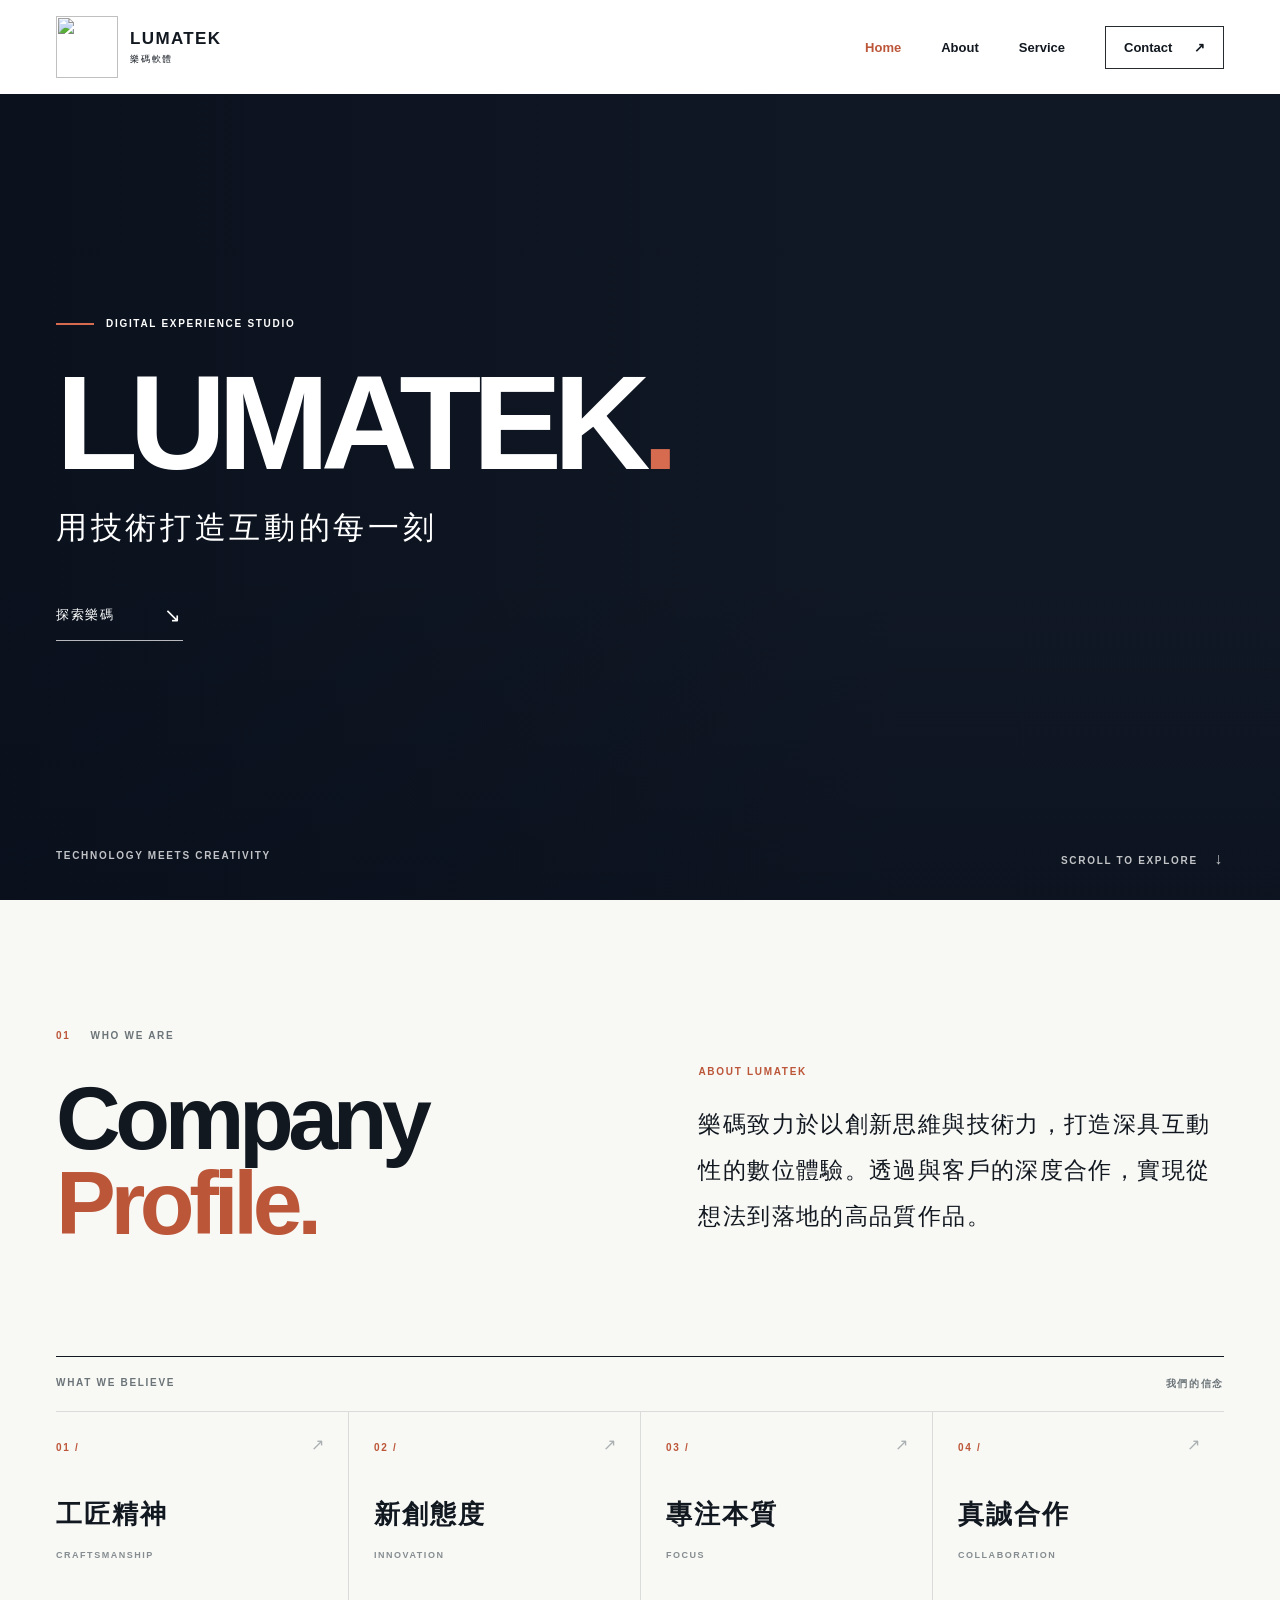
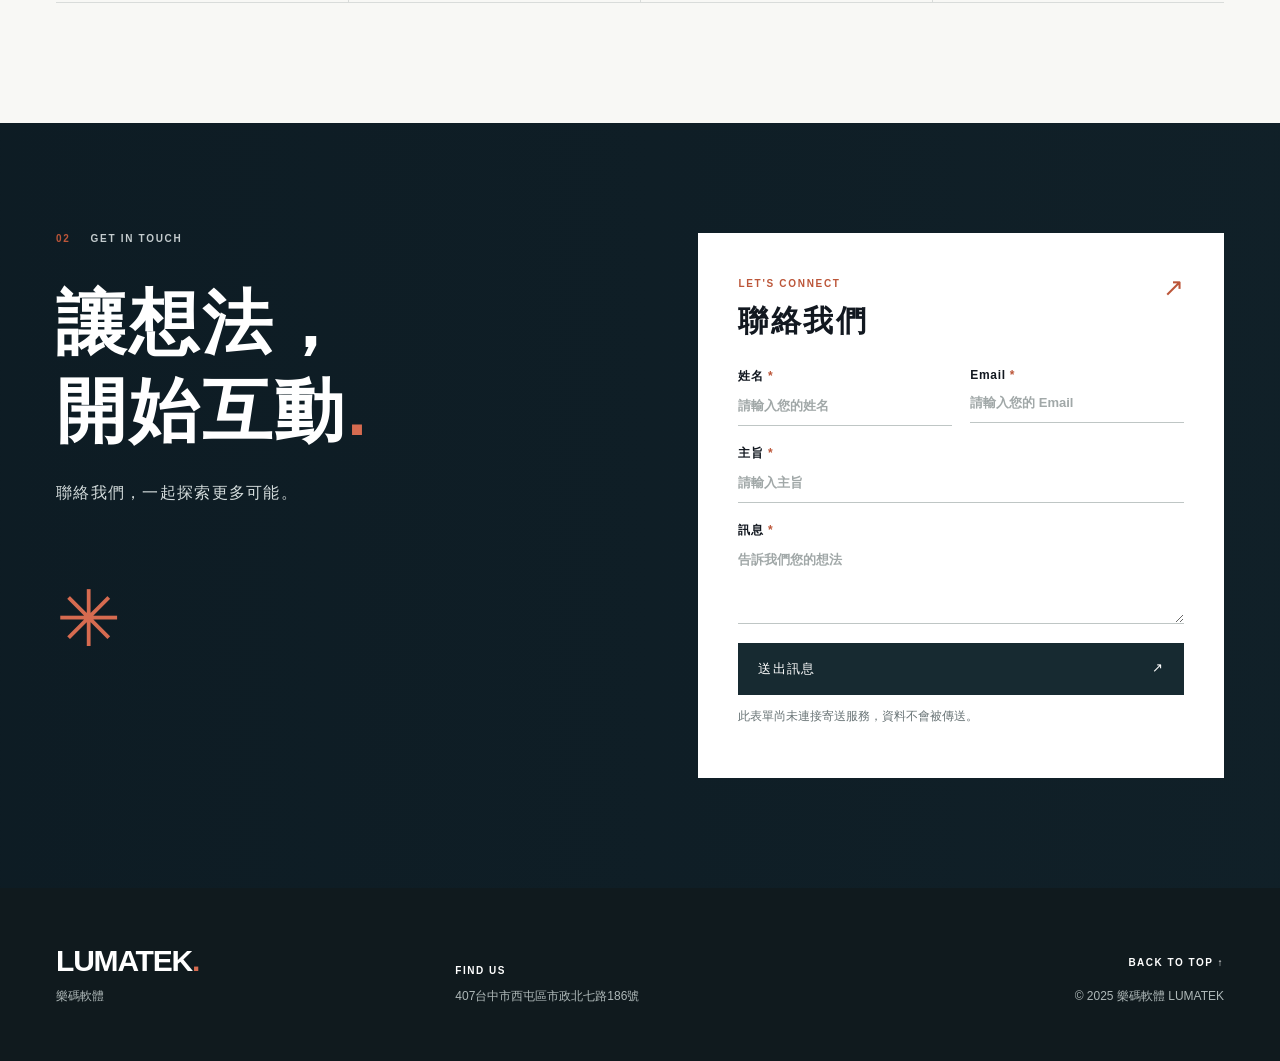
==== index.html @ 4b75a26e "init" ====
﻿<!doctype html>
<html lang="zh-Hant">
<head>
  <meta charset="utf-8">
  <meta name="viewport" content="width=device-width, initial-scale=1">
  <meta name="description" content="樂碼軟體以創新思維與技術力，打造深具互動性的數位體驗。">
  <title>樂碼軟體 LUMATEK</title>
  <link rel="stylesheet" href="styles.css">
  <script src="script.js" defer></script>
</head>
<body>
  <a class="skip-link" href="#main">跳至主要內容</a>
  <header class="site-header">
    <div class="header-inner">
      <a class="brand" href="#top" aria-label="LUMATEK 首頁">
        <img src="https://static.wixstatic.com/media/d908c8_92dad636d70149c580cc13085adee78d~mv2.jpg" alt="">
        <span>LUMATEK<small>樂碼軟體</small></span>
      </a>
      <nav aria-label="主要導覽">
        <a class="active" href="#top">Home</a>
        <a href="#profile">About</a>
        <a href="https://www.lumatek.top/services-4">Service</a>
        <a class="nav-contact" href="#contact">Contact <span aria-hidden="true">↗</span></a>
      </nav>
    </div>
  </header>

  <main id="main">
    <section class="hero" id="top" aria-labelledby="hero-title">
      <div class="hero-shade"></div>
      <div class="hero-content wrap">
        <div class="hero-kicker"><span></span> DIGITAL EXPERIENCE STUDIO</div>
        <h1 id="hero-title">LUMATEK<span class="hero-period">.</span></h1>
        <p>用技術打造互動的每一刻</p>
        <a class="hero-link" href="#profile">探索樂碼 <span aria-hidden="true">↘</span></a>
      </div>
      <div class="hero-bottom wrap"><span>TECHNOLOGY MEETS CREATIVITY</span><span>SCROLL TO EXPLORE <b aria-hidden="true">↓</b></span></div>
    </section>

    <section class="profile section-pad" id="profile" aria-labelledby="profile-title">
      <div class="wrap">
        <div class="section-heading">
          <div><p class="eyebrow"><span>01</span> WHO WE ARE</p><h2 id="profile-title">Company<br><em>Profile.</em></h2></div>
          <div class="profile-copy"><span class="tiny-label">ABOUT LUMATEK</span><p>樂碼致力於以創新思維與技術力，打造深具互動性的數位體驗。透過與客戶的深度合作，實現從想法到落地的高品質作品。</p></div>
        </div>
        <div class="principles-heading"><span>WHAT WE BELIEVE</span><span>我們的信念</span></div>
        <div class="principles">
          <div class="principle"><span class="number">01 /</span><h3>工匠精神</h3><span class="principle-en">CRAFTSMANSHIP</span><span class="principle-arrow" aria-hidden="true">↗</span></div>
          <div class="principle"><span class="number">02 /</span><h3>新創態度</h3><span class="principle-en">INNOVATION</span><span class="principle-arrow" aria-hidden="true">↗</span></div>
          <div class="principle"><span class="number">03 /</span><h3>專注本質</h3><span class="principle-en">FOCUS</span><span class="principle-arrow" aria-hidden="true">↗</span></div>
          <div class="principle"><span class="number">04 /</span><h3>真誠合作</h3><span class="principle-en">COLLABORATION</span><span class="principle-arrow" aria-hidden="true">↗</span></div>
        </div>
      </div>
    </section>

    <section class="contact" id="contact" aria-labelledby="contact-title">
      <div class="contact-overlay"></div>
      <div class="wrap contact-inner">
        <div class="contact-intro"><p class="eyebrow light"><span>02</span> GET IN TOUCH</p><h2 id="contact-title">讓想法，<br>開始互動<span>.</span></h2><p>聯絡我們，一起探索更多可能。</p><div class="contact-decoration" aria-hidden="true">✳</div></div>
        <div class="form-panel">
          <div class="form-heading"><div><span class="tiny-label">LET'S CONNECT</span><h3>聯絡我們</h3></div><span aria-hidden="true">↗</span></div>
          <form id="contact-form">
            <div class="form-row">
              <label>姓名 <span>*</span><input name="name" autocomplete="name" required placeholder="請輸入您的姓名"></label>
              <label>Email <span>*</span><input name="email" type="email" autocomplete="email" required placeholder="請輸入您的 Email"></label>
            </div>
            <label>主旨 <span>*</span><input name="subject" required placeholder="請輸入主旨"></label>
            <label>訊息 <span>*</span><textarea name="message" required rows="3" placeholder="告訴我們您的想法"></textarea></label>
            <button type="submit">送出訊息 <span aria-hidden="true">↗</span></button>
            <p class="form-note">此表單尚未連接寄送服務，資料不會被傳送。</p>
            <p class="form-status" role="status" aria-live="polite"></p>
          </form>
        </div>
      </div>
    </section>
  </main>
  <footer class="site-footer"><div class="wrap footer-inner"><div><a class="footer-brand" href="#top">LUMATEK<span>.</span></a><p>樂碼軟體</p></div><div class="footer-address"><span>FIND US</span><p>407台中市西屯區市政北七路186號</p></div><div class="footer-end"><a href="#top">BACK TO TOP ↑</a><p>© 2025 樂碼軟體 LUMATEK</p></div></div></footer>
</body>
</html>
---- styles.css ----
﻿:root{--ink:#121820;--muted:#6e7478;--accent:#bc5639;--paper:#f8f8f5;--line:#d9dcda}*{box-sizing:border-box}html{scroll-behavior:smooth}body{margin:0;color:var(--ink);font-family:Arial,"Noto Sans TC","Microsoft JhengHei",sans-serif;background:var(--paper)}a{color:inherit;text-decoration:none}button,input,textarea{font:inherit}.wrap{width:min(1320px,calc(100% - 112px));margin:auto}.skip-link{position:absolute;top:-60px;left:16px;z-index:20;background:#fff;padding:12px}.skip-link:focus{top:12px}.site-header{background:#fff}.header-inner{height:94px;width:min(1440px,calc(100% - 112px));margin:auto;display:flex;align-items:center;justify-content:space-between}.brand{display:flex;align-items:center;gap:12px;font-weight:800;font-size:17px;letter-spacing:.08em}.brand img{width:62px;height:62px;object-fit:cover}.brand small{display:block;font-size:9px;font-weight:500;letter-spacing:.2em;margin-top:4px}nav{display:flex;align-items:center;gap:40px;font-size:13px;font-weight:700}nav a{transition:color .2s}nav a:hover,nav a.active{color:var(--accent)}.nav-contact{border:1px solid #252b2e;padding:13px 18px}.nav-contact span{margin-left:18px}.hero{position:relative;min-height:650px;height:calc(100vh - 94px);max-height:900px;color:#fff;background:#141b28 url('https://static.wixstatic.com/media/d908c8_405ef2eedf924d50b16e075035a3630d~mv2.jpg') center 53%/cover no-repeat;display:flex;align-items:center}.hero-shade,.contact-overlay{position:absolute;inset:0;background:linear-gradient(90deg,rgba(8,15,27,.76),rgba(8,15,27,.23) 70%),linear-gradient(0deg,rgba(8,15,27,.42),transparent 40%)}.hero-content{position:relative;padding-bottom:35px}.hero-kicker,.eyebrow,.tiny-label,.hero-bottom,.principles-heading,.number,.principle-en{font-size:10px;font-weight:700;letter-spacing:.17em}.hero-kicker{display:flex;align-items:center;gap:12px}.hero-kicker span{width:38px;height:2px;background:#d66b50}.hero h1{font-size:clamp(74px,10.5vw,150px);letter-spacing:-.065em;line-height:.95;margin:30px 0 20px;font-weight:800}.hero-period,.contact-intro h2 span,.footer-brand span{color:#d66b50}.hero-content>p{font-size:clamp(22px,2.4vw,34px);font-weight:500;letter-spacing:.12em;margin:0}.hero-link{display:inline-flex;align-items:center;gap:50px;margin-top:54px;padding-bottom:13px;border-bottom:1px solid rgba(255,255,255,.7);font-size:13px;letter-spacing:.12em}.hero-link span{font-size:20px}.hero-bottom{position:absolute;bottom:32px;left:0;right:0;display:flex;justify-content:space-between;color:rgba(255,255,255,.75)}.hero-bottom b{font-size:16px;margin-left:12px}.section-pad{padding:130px 0 120px}.section-heading{display:grid;grid-template-columns:1fr 1fr;gap:10%;align-items:end}.eyebrow{display:flex;gap:20px;align-items:center;color:#6b7478;margin:0 0 35px}.eyebrow span{color:var(--accent)}.section-heading h2{font-size:clamp(58px,7vw,100px);line-height:.95;letter-spacing:-.06em;margin:0;font-weight:700}.section-heading h2 em{font-style:normal;color:var(--accent)}.profile-copy{max-width:570px;padding-bottom:7px}.tiny-label{color:var(--accent)}.profile-copy p{font-size:clamp(18px,1.8vw,23px);line-height:2;letter-spacing:.06em;margin:22px 0 0;font-weight:500}.principles-heading{border-top:1px solid var(--ink);margin-top:110px;padding:20px 0;display:flex;justify-content:space-between;color:#6b7478}.principles{display:grid;grid-template-columns:repeat(4,1fr);border-top:1px solid var(--line);border-bottom:1px solid var(--line)}.principle{min-height:190px;padding:25px 22px 25px 0;position:relative}.principle+.principle{border-left:1px solid var(--line);padding-left:25px}.number{color:var(--accent)}.principle h3{font-size:clamp(22px,2vw,29px);letter-spacing:.08em;margin:42px 0 12px}.principle-en{font-size:9px;color:#858d90}.principle-arrow{position:absolute;top:23px;right:24px;color:#aab0b1}.contact{position:relative;background:#1c3038 url('https://static.wixstatic.com/media/d908c8_eb71ffd67c944cbcbed3fc04397d1263~mv2.jpg') center/cover no-repeat;color:#fff}.contact-overlay{background:linear-gradient(90deg,rgba(12,26,34,.91),rgba(12,26,34,.73))}.contact-inner{position:relative;display:grid;grid-template-columns:1fr 1fr;gap:10%;padding-top:110px;padding-bottom:110px}.eyebrow.light{color:#c4ccce}.contact-intro h2{font-size:clamp(48px,5.5vw,76px);line-height:1.25;letter-spacing:.04em;margin:0}.contact-intro>p:not(.eyebrow){font-size:16px;letter-spacing:.08em;color:#d4dcdc;margin-top:28px}.contact-decoration{font-size:78px;color:#d66b50;margin-top:70px;font-weight:200}.form-panel{background:#fff;color:var(--ink);padding:40px}.form-heading{display:flex;align-items:flex-start;justify-content:space-between}.form-heading>span{font-size:25px;color:var(--accent)}.form-heading h3{font-size:30px;letter-spacing:.08em;margin:10px 0 26px}.form-row{display:grid;grid-template-columns:1fr 1fr;gap:18px}label{display:block;font-size:12px;font-weight:700;letter-spacing:.06em;margin-bottom:19px}label span{color:var(--accent)}input,textarea{width:100%;display:block;border:0;border-bottom:1px solid #bfc6c5;border-radius:0;background:transparent;padding:12px 0;color:var(--ink);outline:none;font-size:14px}input:focus,textarea:focus{border-color:var(--accent)}input::placeholder,textarea::placeholder{color:#a1a8a8;font-size:13px}textarea{resize:vertical;min-height:85px}.form-panel button{width:100%;background:#172a31;border:0;color:#fff;padding:17px 20px;display:flex;justify-content:space-between;cursor:pointer;text-align:left;font-size:13px;letter-spacing:.1em;transition:background .2s}.form-panel button:hover{background:#bc5639}.form-note,.form-status{font-size:12px;line-height:1.6;color:#697476;margin:12px 0 0}.form-status:not(:empty){color:#a3432b;font-weight:700}.site-footer{background:#101a1e;color:#fff;padding:56px 0}.footer-inner{display:grid;grid-template-columns:1fr 1fr 1fr;gap:30px;align-items:end}.footer-brand{font-size:30px;font-weight:800;letter-spacing:-.04em}.site-footer p{font-size:12px;color:#aeb8b8;margin:10px 0 0}.footer-address span,.footer-end a{font-size:10px;letter-spacing:.15em;font-weight:700}.footer-end{text-align:right}.footer-end a{color:#fff}.footer-end p{margin-top:18px}@media(max-width:800px){.wrap,.header-inner{width:calc(100% - 48px)}.header-inner{height:78px}.brand img{width:52px;height:52px}.brand{font-size:14px}nav{gap:20px;font-size:12px}.nav-contact{padding:10px 12px}.nav-contact span{margin-left:5px}.hero{height:70vh;min-height:560px}.section-pad{padding:85px 0}.section-heading{grid-template-columns:1fr;gap:38px}.principles-heading{margin-top:70px}.principles{grid-template-columns:repeat(2,1fr)}.principle:nth-child(3){border-left:0;border-top:1px solid var(--line);padding-left:0}.principle:nth-child(4){border-top:1px solid var(--line)}.contact-inner{grid-template-columns:1fr;gap:40px;padding-top:80px;padding-bottom:80px}.contact-decoration{display:none}.footer-inner{grid-template-columns:1fr 1fr}.footer-end{grid-column:1/-1;text-align:left}}@media(max-width:480px){.wrap,.header-inner{width:calc(100% - 36px)}.header-inner{height:72px}.brand img{width:46px;height:46px}.brand span{display:none}nav{gap:15px;font-size:11px}.nav-contact{padding:9px}.hero{min-height:530px;height:calc(85vh - 72px);background-position:58% center}.hero h1{font-size:clamp(60px,16vw,80px)}.hero-content>p{font-size:20px;letter-spacing:.06em}.hero-bottom{font-size:8px}.hero-bottom span:first-child{display:none}.hero-bottom{justify-content:flex-end}.section-heading h2{font-size:60px}.profile-copy p{font-size:17px}.principle{min-height:150px}.principle h3{font-size:21px;margin-top:34px}.principle+.principle{padding-left:18px}.principle:nth-child(3){padding-left:0}.principle-arrow{right:12px}.contact-intro h2{font-size:43px}.form-panel{padding:25px}.form-row{grid-template-columns:1fr;gap:0}.footer-inner{grid-template-columns:1fr;gap:28px}.footer-end{grid-column:auto}}@media(prefers-reduced-motion:reduce){html{scroll-behavior:auto}*{transition:none!important}}
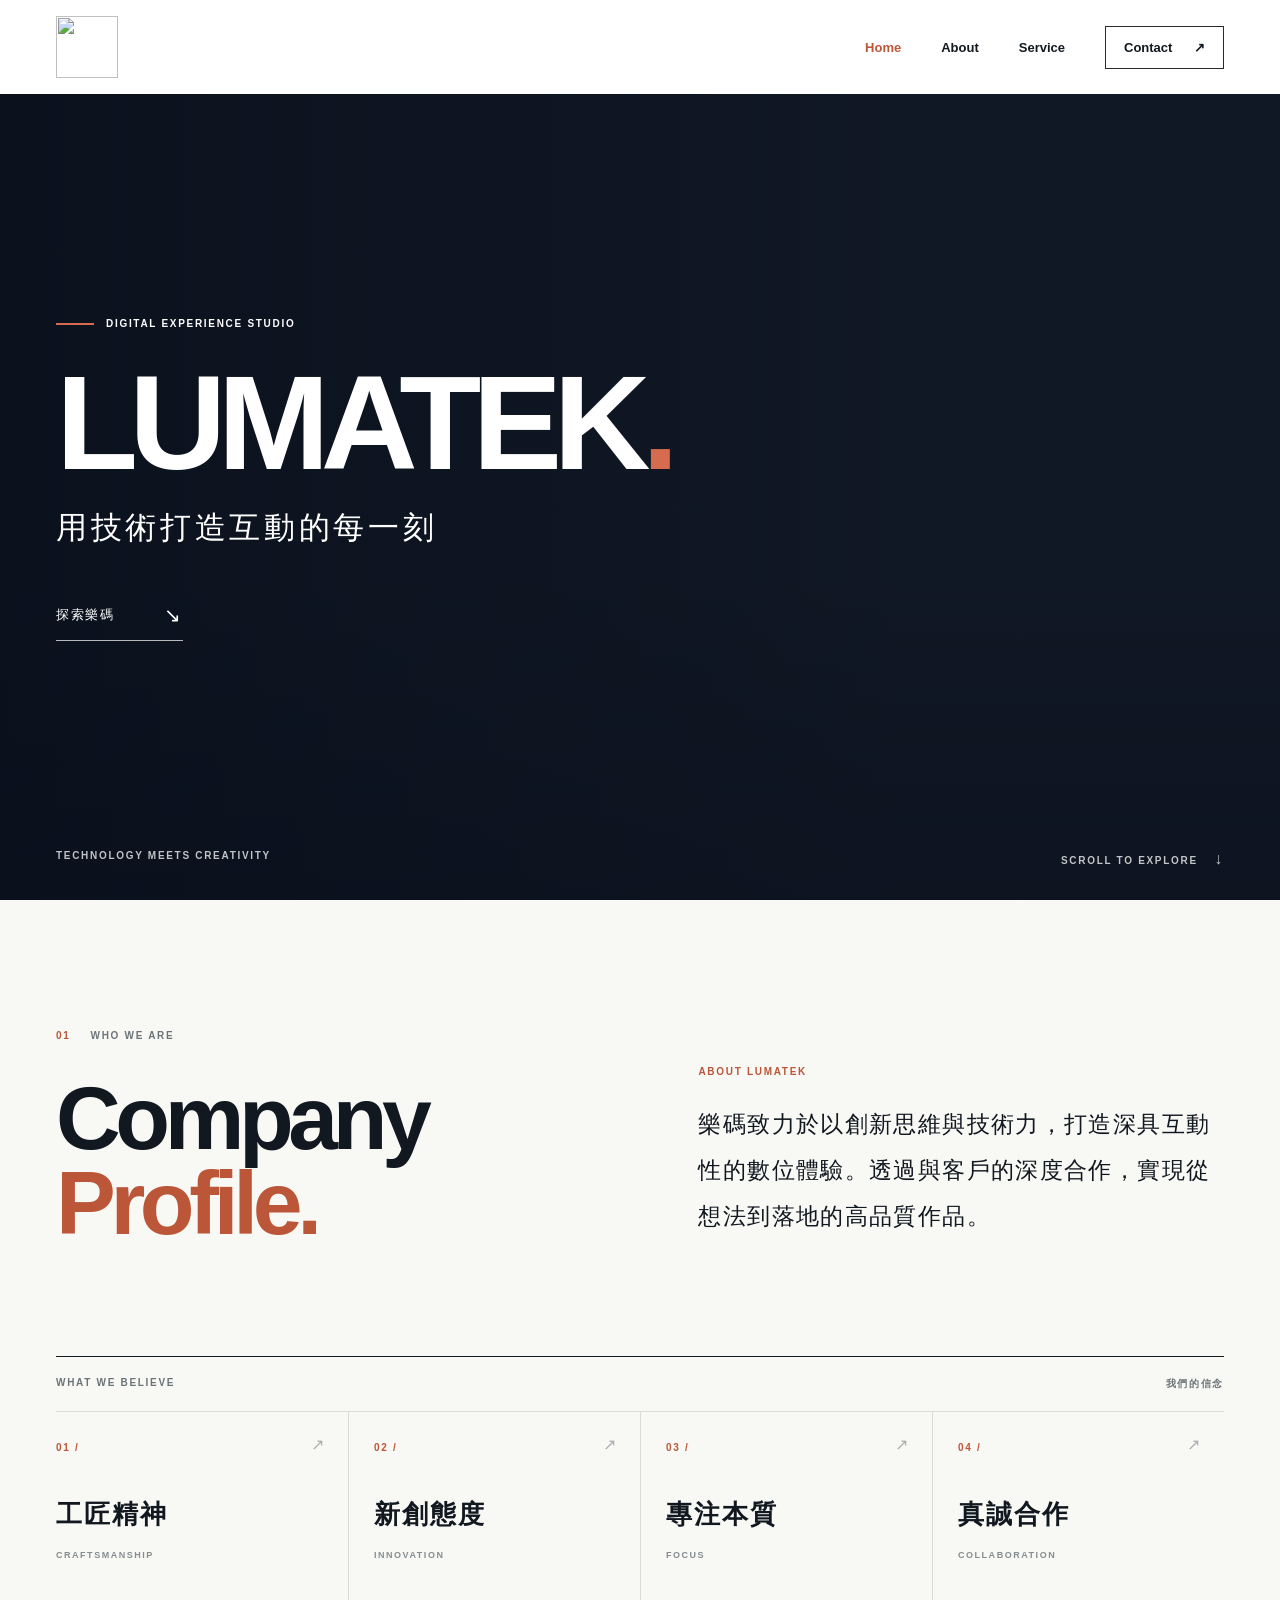
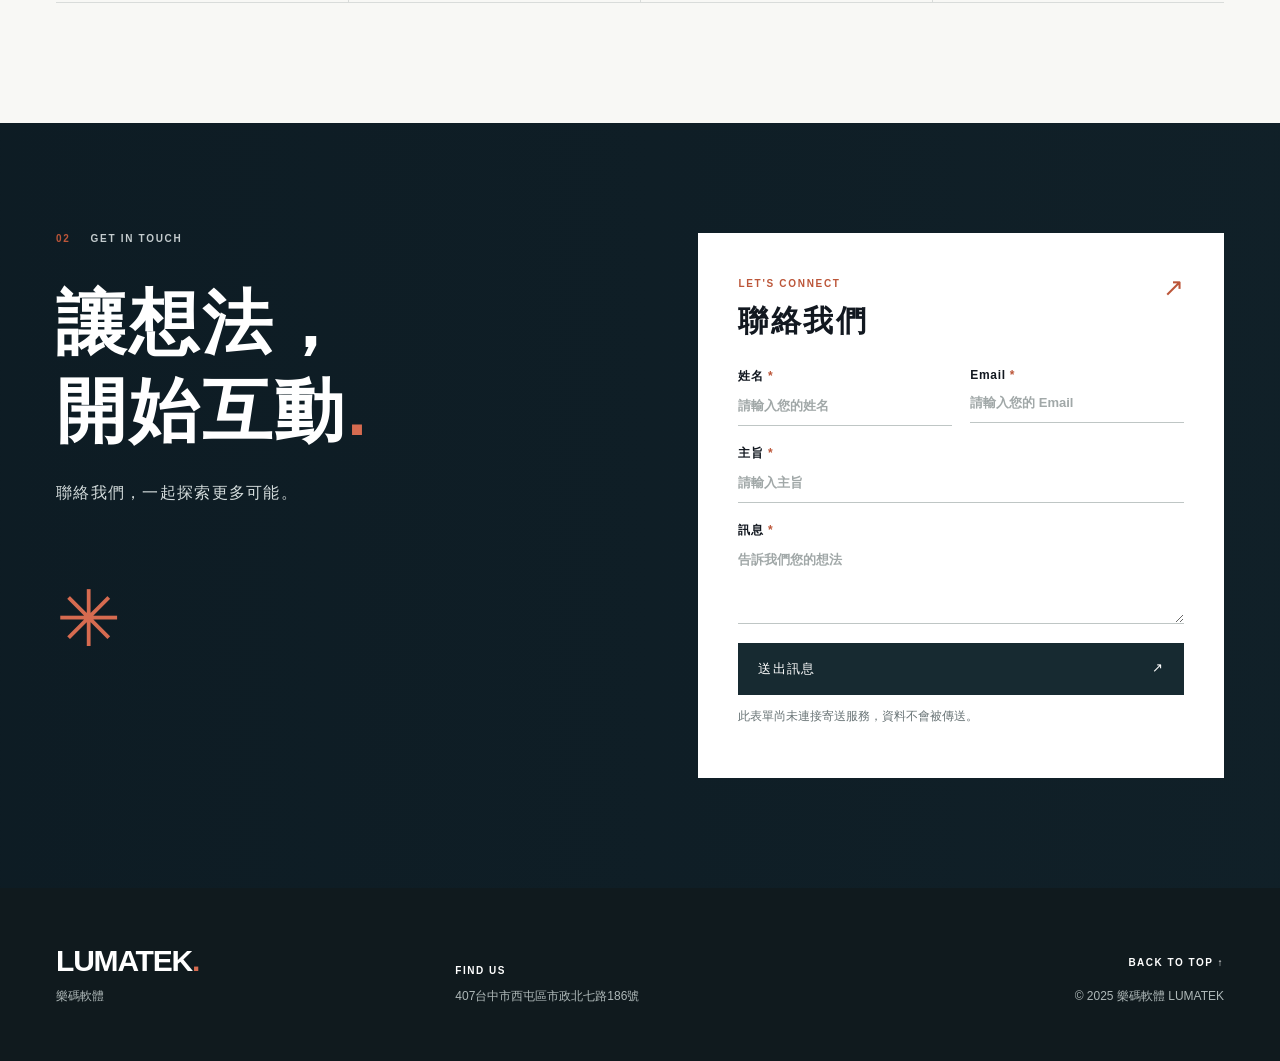
==== commit d3803728: "[mod] logo" ====
--- a/index.html
+++ b/index.html
@@ -14,12 +14,11 @@
     <div class="header-inner">
       <a class="brand" href="#top" aria-label="LUMATEK 首頁">
         <img src="https://static.wixstatic.com/media/d908c8_92dad636d70149c580cc13085adee78d~mv2.jpg" alt="">
-        <span>LUMATEK<small>樂碼軟體</small></span>
       </a>
       <nav aria-label="主要導覽">
         <a class="active" href="#top">Home</a>
         <a href="#profile">About</a>
-        <a href="https://www.lumatek.top/services-4">Service</a>
+        <a href="services.html">Service</a>
         <a class="nav-contact" href="#contact">Contact <span aria-hidden="true">↗</span></a>
       </nav>
     </div>
--- a/styles.css
+++ b/styles.css
@@ -1 +1,12 @@
 ﻿:root{--ink:#121820;--muted:#6e7478;--accent:#bc5639;--paper:#f8f8f5;--line:#d9dcda}*{box-sizing:border-box}html{scroll-behavior:smooth}body{margin:0;color:var(--ink);font-family:Arial,"Noto Sans TC","Microsoft JhengHei",sans-serif;background:var(--paper)}a{color:inherit;text-decoration:none}button,input,textarea{font:inherit}.wrap{width:min(1320px,calc(100% - 112px));margin:auto}.skip-link{position:absolute;top:-60px;left:16px;z-index:20;background:#fff;padding:12px}.skip-link:focus{top:12px}.site-header{background:#fff}.header-inner{height:94px;width:min(1440px,calc(100% - 112px));margin:auto;display:flex;align-items:center;justify-content:space-between}.brand{display:flex;align-items:center;gap:12px;font-weight:800;font-size:17px;letter-spacing:.08em}.brand img{width:62px;height:62px;object-fit:cover}.brand small{display:block;font-size:9px;font-weight:500;letter-spacing:.2em;margin-top:4px}nav{display:flex;align-items:center;gap:40px;font-size:13px;font-weight:700}nav a{transition:color .2s}nav a:hover,nav a.active{color:var(--accent)}.nav-contact{border:1px solid #252b2e;padding:13px 18px}.nav-contact span{margin-left:18px}.hero{position:relative;min-height:650px;height:calc(100vh - 94px);max-height:900px;color:#fff;background:#141b28 url('https://static.wixstatic.com/media/d908c8_405ef2eedf924d50b16e075035a3630d~mv2.jpg') center 53%/cover no-repeat;display:flex;align-items:center}.hero-shade,.contact-overlay{position:absolute;inset:0;background:linear-gradient(90deg,rgba(8,15,27,.76),rgba(8,15,27,.23) 70%),linear-gradient(0deg,rgba(8,15,27,.42),transparent 40%)}.hero-content{position:relative;padding-bottom:35px}.hero-kicker,.eyebrow,.tiny-label,.hero-bottom,.principles-heading,.number,.principle-en{font-size:10px;font-weight:700;letter-spacing:.17em}.hero-kicker{display:flex;align-items:center;gap:12px}.hero-kicker span{width:38px;height:2px;background:#d66b50}.hero h1{font-size:clamp(74px,10.5vw,150px);letter-spacing:-.065em;line-height:.95;margin:30px 0 20px;font-weight:800}.hero-period,.contact-intro h2 span,.footer-brand span{color:#d66b50}.hero-content>p{font-size:clamp(22px,2.4vw,34px);font-weight:500;letter-spacing:.12em;margin:0}.hero-link{display:inline-flex;align-items:center;gap:50px;margin-top:54px;padding-bottom:13px;border-bottom:1px solid rgba(255,255,255,.7);font-size:13px;letter-spacing:.12em}.hero-link span{font-size:20px}.hero-bottom{position:absolute;bottom:32px;left:0;right:0;display:flex;justify-content:space-between;color:rgba(255,255,255,.75)}.hero-bottom b{font-size:16px;margin-left:12px}.section-pad{padding:130px 0 120px}.section-heading{display:grid;grid-template-columns:1fr 1fr;gap:10%;align-items:end}.eyebrow{display:flex;gap:20px;align-items:center;color:#6b7478;margin:0 0 35px}.eyebrow span{color:var(--accent)}.section-heading h2{font-size:clamp(58px,7vw,100px);line-height:.95;letter-spacing:-.06em;margin:0;font-weight:700}.section-heading h2 em{font-style:normal;color:var(--accent)}.profile-copy{max-width:570px;padding-bottom:7px}.tiny-label{color:var(--accent)}.profile-copy p{font-size:clamp(18px,1.8vw,23px);line-height:2;letter-spacing:.06em;margin:22px 0 0;font-weight:500}.principles-heading{border-top:1px solid var(--ink);margin-top:110px;padding:20px 0;display:flex;justify-content:space-between;color:#6b7478}.principles{display:grid;grid-template-columns:repeat(4,1fr);border-top:1px solid var(--line);border-bottom:1px solid var(--line)}.principle{min-height:190px;padding:25px 22px 25px 0;position:relative}.principle+.principle{border-left:1px solid var(--line);padding-left:25px}.number{color:var(--accent)}.principle h3{font-size:clamp(22px,2vw,29px);letter-spacing:.08em;margin:42px 0 12px}.principle-en{font-size:9px;color:#858d90}.principle-arrow{position:absolute;top:23px;right:24px;color:#aab0b1}.contact{position:relative;background:#1c3038 url('https://static.wixstatic.com/media/d908c8_eb71ffd67c944cbcbed3fc04397d1263~mv2.jpg') center/cover no-repeat;color:#fff}.contact-overlay{background:linear-gradient(90deg,rgba(12,26,34,.91),rgba(12,26,34,.73))}.contact-inner{position:relative;display:grid;grid-template-columns:1fr 1fr;gap:10%;padding-top:110px;padding-bottom:110px}.eyebrow.light{color:#c4ccce}.contact-intro h2{font-size:clamp(48px,5.5vw,76px);line-height:1.25;letter-spacing:.04em;margin:0}.contact-intro>p:not(.eyebrow){font-size:16px;letter-spacing:.08em;color:#d4dcdc;margin-top:28px}.contact-decoration{font-size:78px;color:#d66b50;margin-top:70px;font-weight:200}.form-panel{background:#fff;color:var(--ink);padding:40px}.form-heading{display:flex;align-items:flex-start;justify-content:space-between}.form-heading>span{font-size:25px;color:var(--accent)}.form-heading h3{font-size:30px;letter-spacing:.08em;margin:10px 0 26px}.form-row{display:grid;grid-template-columns:1fr 1fr;gap:18px}label{display:block;font-size:12px;font-weight:700;letter-spacing:.06em;margin-bottom:19px}label span{color:var(--accent)}input,textarea{width:100%;display:block;border:0;border-bottom:1px solid #bfc6c5;border-radius:0;background:transparent;padding:12px 0;color:var(--ink);outline:none;font-size:14px}input:focus,textarea:focus{border-color:var(--accent)}input::placeholder,textarea::placeholder{color:#a1a8a8;font-size:13px}textarea{resize:vertical;min-height:85px}.form-panel button{width:100%;background:#172a31;border:0;color:#fff;padding:17px 20px;display:flex;justify-content:space-between;cursor:pointer;text-align:left;font-size:13px;letter-spacing:.1em;transition:background .2s}.form-panel button:hover{background:#bc5639}.form-note,.form-status{font-size:12px;line-height:1.6;color:#697476;margin:12px 0 0}.form-status:not(:empty){color:#a3432b;font-weight:700}.site-footer{background:#101a1e;color:#fff;padding:56px 0}.footer-inner{display:grid;grid-template-columns:1fr 1fr 1fr;gap:30px;align-items:end}.footer-brand{font-size:30px;font-weight:800;letter-spacing:-.04em}.site-footer p{font-size:12px;color:#aeb8b8;margin:10px 0 0}.footer-address span,.footer-end a{font-size:10px;letter-spacing:.15em;font-weight:700}.footer-end{text-align:right}.footer-end a{color:#fff}.footer-end p{margin-top:18px}@media(max-width:800px){.wrap,.header-inner{width:calc(100% - 48px)}.header-inner{height:78px}.brand img{width:52px;height:52px}.brand{font-size:14px}nav{gap:20px;font-size:12px}.nav-contact{padding:10px 12px}.nav-contact span{margin-left:5px}.hero{height:70vh;min-height:560px}.section-pad{padding:85px 0}.section-heading{grid-template-columns:1fr;gap:38px}.principles-heading{margin-top:70px}.principles{grid-template-columns:repeat(2,1fr)}.principle:nth-child(3){border-left:0;border-top:1px solid var(--line);padding-left:0}.principle:nth-child(4){border-top:1px solid var(--line)}.contact-inner{grid-template-columns:1fr;gap:40px;padding-top:80px;padding-bottom:80px}.contact-decoration{display:none}.footer-inner{grid-template-columns:1fr 1fr}.footer-end{grid-column:1/-1;text-align:left}}@media(max-width:480px){.wrap,.header-inner{width:calc(100% - 36px)}.header-inner{height:72px}.brand img{width:46px;height:46px}.brand span{display:none}nav{gap:15px;font-size:11px}.nav-contact{padding:9px}.hero{min-height:530px;height:calc(85vh - 72px);background-position:58% center}.hero h1{font-size:clamp(60px,16vw,80px)}.hero-content>p{font-size:20px;letter-spacing:.06em}.hero-bottom{font-size:8px}.hero-bottom span:first-child{display:none}.hero-bottom{justify-content:flex-end}.section-heading h2{font-size:60px}.profile-copy p{font-size:17px}.principle{min-height:150px}.principle h3{font-size:21px;margin-top:34px}.principle+.principle{padding-left:18px}.principle:nth-child(3){padding-left:0}.principle-arrow{right:12px}.contact-intro h2{font-size:43px}.form-panel{padding:25px}.form-row{grid-template-columns:1fr;gap:0}.footer-inner{grid-template-columns:1fr;gap:28px}.footer-end{grid-column:auto}}@media(prefers-reduced-motion:reduce){html{scroll-behavior:auto}*{transition:none!important}}
+
+.services .section-heading h1{font-size:clamp(58px,7vw,100px);line-height:.95;letter-spacing:-.06em;margin:0;font-weight:700}
+.services .section-heading h1 em{font-style:normal;color:var(--accent)}
+.services-heading{border-top:1px solid var(--ink);margin-top:110px;padding:20px 0;display:flex;justify-content:space-between;color:#6b7478;font-size:10px;font-weight:700;letter-spacing:.17em}
+.service-grid{display:grid;grid-template-columns:repeat(4,minmax(0,1fr));gap:24px}
+.service-card{border-top:1px solid var(--line);padding-top:20px}
+.service-card img{display:block;width:100%;aspect-ratio:295/323;object-fit:cover;margin-bottom:24px}
+.service-card h2{font-size:clamp(19px,1.7vw,24px);letter-spacing:.04em;line-height:1.4;margin:16px 0}
+.service-card p{color:var(--muted);font-size:15px;line-height:1.8;margin:0}
+@media(max-width:800px){.services-heading{margin-top:70px}.service-grid{grid-template-columns:repeat(2,minmax(0,1fr));gap:40px 24px}}
+@media(max-width:480px){.services .section-heading h1{font-size:60px}.service-grid{grid-template-columns:1fr;gap:36px}}
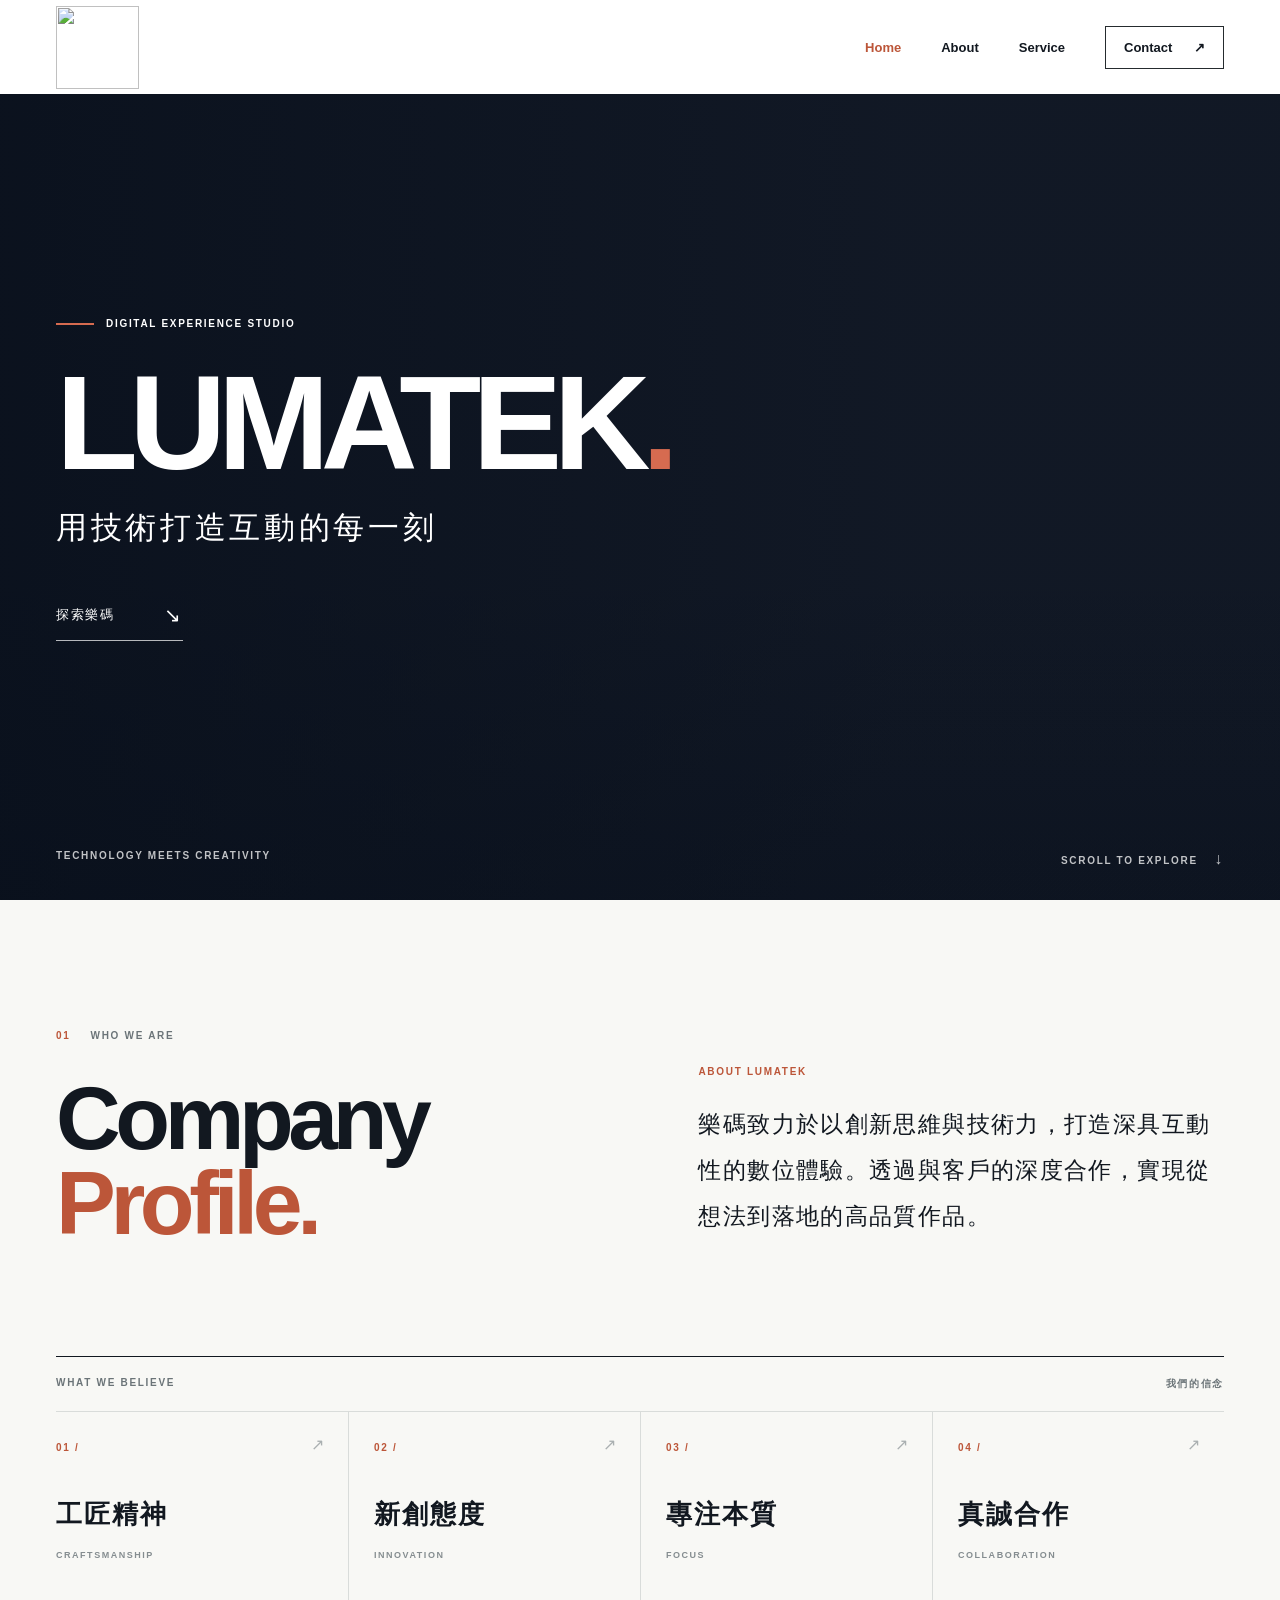
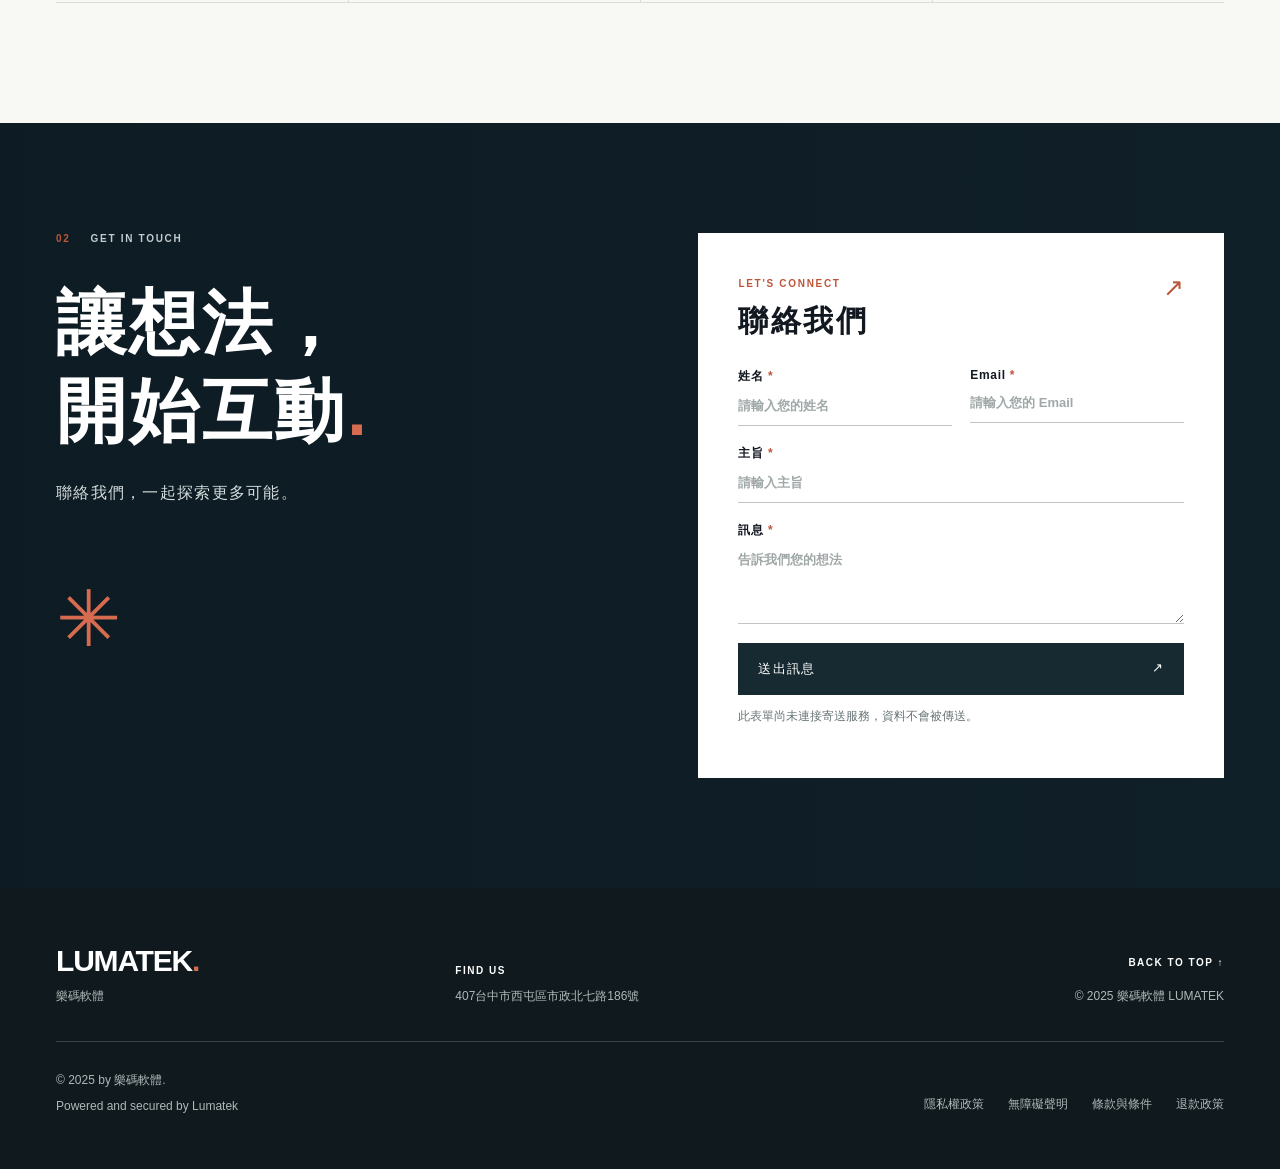
==== commit 71cdf610: "[mod] web" ====
--- a/index.html
+++ b/index.html
@@ -73,6 +73,19 @@
       </div>
     </section>
   </main>
-  <footer class="site-footer"><div class="wrap footer-inner"><div><a class="footer-brand" href="#top">LUMATEK<span>.</span></a><p>樂碼軟體</p></div><div class="footer-address"><span>FIND US</span><p>407台中市西屯區市政北七路186號</p></div><div class="footer-end"><a href="#top">BACK TO TOP ↑</a><p>© 2025 樂碼軟體 LUMATEK</p></div></div></footer>
+  <footer class="site-footer">
+    <div class="wrap">
+      <div class="footer-inner"><div><a class="footer-brand" href="#top">LUMATEK<span>.</span></a><p>樂碼軟體</p></div><div class="footer-address"><span>FIND US</span><p>407台中市西屯區市政北七路186號</p></div><div class="footer-end"><a href="#top">BACK TO TOP ↑</a><p>© 2025 樂碼軟體 LUMATEK</p></div></div>
+      <div class="footer-meta">
+        <div class="footer-credits"><p>© 2025 by 樂碼軟體.</p><p>Powered and secured by Lumatek</p></div>
+        <nav class="footer-links" aria-label="網站政策">
+          <a href="privacy-policy.html">隱私權政策</a>
+          <a href="accessibility.html">無障礙聲明</a>
+          <a href="terms.html">條款與條件</a>
+          <a href="refund-policy.html">退款政策</a>
+        </nav>
+      </div>
+    </div>
+  </footer>
 </body>
 </html>
--- a/styles.css
+++ b/styles.css
@@ -1,6 +1,10 @@
 ﻿:root{--ink:#121820;--muted:#6e7478;--accent:#bc5639;--paper:#f8f8f5;--line:#d9dcda}*{box-sizing:border-box}html{scroll-behavior:smooth}body{margin:0;color:var(--ink);font-family:Arial,"Noto Sans TC","Microsoft JhengHei",sans-serif;background:var(--paper)}a{color:inherit;text-decoration:none}button,input,textarea{font:inherit}.wrap{width:min(1320px,calc(100% - 112px));margin:auto}.skip-link{position:absolute;top:-60px;left:16px;z-index:20;background:#fff;padding:12px}.skip-link:focus{top:12px}.site-header{background:#fff}.header-inner{height:94px;width:min(1440px,calc(100% - 112px));margin:auto;display:flex;align-items:center;justify-content:space-between}.brand{display:flex;align-items:center;gap:12px;font-weight:800;font-size:17px;letter-spacing:.08em}.brand img{width:62px;height:62px;object-fit:cover}.brand small{display:block;font-size:9px;font-weight:500;letter-spacing:.2em;margin-top:4px}nav{display:flex;align-items:center;gap:40px;font-size:13px;font-weight:700}nav a{transition:color .2s}nav a:hover,nav a.active{color:var(--accent)}.nav-contact{border:1px solid #252b2e;padding:13px 18px}.nav-contact span{margin-left:18px}.hero{position:relative;min-height:650px;height:calc(100vh - 94px);max-height:900px;color:#fff;background:#141b28 url('https://static.wixstatic.com/media/d908c8_405ef2eedf924d50b16e075035a3630d~mv2.jpg') center 53%/cover no-repeat;display:flex;align-items:center}.hero-shade,.contact-overlay{position:absolute;inset:0;background:linear-gradient(90deg,rgba(8,15,27,.76),rgba(8,15,27,.23) 70%),linear-gradient(0deg,rgba(8,15,27,.42),transparent 40%)}.hero-content{position:relative;padding-bottom:35px}.hero-kicker,.eyebrow,.tiny-label,.hero-bottom,.principles-heading,.number,.principle-en{font-size:10px;font-weight:700;letter-spacing:.17em}.hero-kicker{display:flex;align-items:center;gap:12px}.hero-kicker span{width:38px;height:2px;background:#d66b50}.hero h1{font-size:clamp(74px,10.5vw,150px);letter-spacing:-.065em;line-height:.95;margin:30px 0 20px;font-weight:800}.hero-period,.contact-intro h2 span,.footer-brand span{color:#d66b50}.hero-content>p{font-size:clamp(22px,2.4vw,34px);font-weight:500;letter-spacing:.12em;margin:0}.hero-link{display:inline-flex;align-items:center;gap:50px;margin-top:54px;padding-bottom:13px;border-bottom:1px solid rgba(255,255,255,.7);font-size:13px;letter-spacing:.12em}.hero-link span{font-size:20px}.hero-bottom{position:absolute;bottom:32px;left:0;right:0;display:flex;justify-content:space-between;color:rgba(255,255,255,.75)}.hero-bottom b{font-size:16px;margin-left:12px}.section-pad{padding:130px 0 120px}.section-heading{display:grid;grid-template-columns:1fr 1fr;gap:10%;align-items:end}.eyebrow{display:flex;gap:20px;align-items:center;color:#6b7478;margin:0 0 35px}.eyebrow span{color:var(--accent)}.section-heading h2{font-size:clamp(58px,7vw,100px);line-height:.95;letter-spacing:-.06em;margin:0;font-weight:700}.section-heading h2 em{font-style:normal;color:var(--accent)}.profile-copy{max-width:570px;padding-bottom:7px}.tiny-label{color:var(--accent)}.profile-copy p{font-size:clamp(18px,1.8vw,23px);line-height:2;letter-spacing:.06em;margin:22px 0 0;font-weight:500}.principles-heading{border-top:1px solid var(--ink);margin-top:110px;padding:20px 0;display:flex;justify-content:space-between;color:#6b7478}.principles{display:grid;grid-template-columns:repeat(4,1fr);border-top:1px solid var(--line);border-bottom:1px solid var(--line)}.principle{min-height:190px;padding:25px 22px 25px 0;position:relative}.principle+.principle{border-left:1px solid var(--line);padding-left:25px}.number{color:var(--accent)}.principle h3{font-size:clamp(22px,2vw,29px);letter-spacing:.08em;margin:42px 0 12px}.principle-en{font-size:9px;color:#858d90}.principle-arrow{position:absolute;top:23px;right:24px;color:#aab0b1}.contact{position:relative;background:#1c3038 url('https://static.wixstatic.com/media/d908c8_eb71ffd67c944cbcbed3fc04397d1263~mv2.jpg') center/cover no-repeat;color:#fff}.contact-overlay{background:linear-gradient(90deg,rgba(12,26,34,.91),rgba(12,26,34,.73))}.contact-inner{position:relative;display:grid;grid-template-columns:1fr 1fr;gap:10%;padding-top:110px;padding-bottom:110px}.eyebrow.light{color:#c4ccce}.contact-intro h2{font-size:clamp(48px,5.5vw,76px);line-height:1.25;letter-spacing:.04em;margin:0}.contact-intro>p:not(.eyebrow){font-size:16px;letter-spacing:.08em;color:#d4dcdc;margin-top:28px}.contact-decoration{font-size:78px;color:#d66b50;margin-top:70px;font-weight:200}.form-panel{background:#fff;color:var(--ink);padding:40px}.form-heading{display:flex;align-items:flex-start;justify-content:space-between}.form-heading>span{font-size:25px;color:var(--accent)}.form-heading h3{font-size:30px;letter-spacing:.08em;margin:10px 0 26px}.form-row{display:grid;grid-template-columns:1fr 1fr;gap:18px}label{display:block;font-size:12px;font-weight:700;letter-spacing:.06em;margin-bottom:19px}label span{color:var(--accent)}input,textarea{width:100%;display:block;border:0;border-bottom:1px solid #bfc6c5;border-radius:0;background:transparent;padding:12px 0;color:var(--ink);outline:none;font-size:14px}input:focus,textarea:focus{border-color:var(--accent)}input::placeholder,textarea::placeholder{color:#a1a8a8;font-size:13px}textarea{resize:vertical;min-height:85px}.form-panel button{width:100%;background:#172a31;border:0;color:#fff;padding:17px 20px;display:flex;justify-content:space-between;cursor:pointer;text-align:left;font-size:13px;letter-spacing:.1em;transition:background .2s}.form-panel button:hover{background:#bc5639}.form-note,.form-status{font-size:12px;line-height:1.6;color:#697476;margin:12px 0 0}.form-status:not(:empty){color:#a3432b;font-weight:700}.site-footer{background:#101a1e;color:#fff;padding:56px 0}.footer-inner{display:grid;grid-template-columns:1fr 1fr 1fr;gap:30px;align-items:end}.footer-brand{font-size:30px;font-weight:800;letter-spacing:-.04em}.site-footer p{font-size:12px;color:#aeb8b8;margin:10px 0 0}.footer-address span,.footer-end a{font-size:10px;letter-spacing:.15em;font-weight:700}.footer-end{text-align:right}.footer-end a{color:#fff}.footer-end p{margin-top:18px}@media(max-width:800px){.wrap,.header-inner{width:calc(100% - 48px)}.header-inner{height:78px}.brand img{width:52px;height:52px}.brand{font-size:14px}nav{gap:20px;font-size:12px}.nav-contact{padding:10px 12px}.nav-contact span{margin-left:5px}.hero{height:70vh;min-height:560px}.section-pad{padding:85px 0}.section-heading{grid-template-columns:1fr;gap:38px}.principles-heading{margin-top:70px}.principles{grid-template-columns:repeat(2,1fr)}.principle:nth-child(3){border-left:0;border-top:1px solid var(--line);padding-left:0}.principle:nth-child(4){border-top:1px solid var(--line)}.contact-inner{grid-template-columns:1fr;gap:40px;padding-top:80px;padding-bottom:80px}.contact-decoration{display:none}.footer-inner{grid-template-columns:1fr 1fr}.footer-end{grid-column:1/-1;text-align:left}}@media(max-width:480px){.wrap,.header-inner{width:calc(100% - 36px)}.header-inner{height:72px}.brand img{width:46px;height:46px}.brand span{display:none}nav{gap:15px;font-size:11px}.nav-contact{padding:9px}.hero{min-height:530px;height:calc(85vh - 72px);background-position:58% center}.hero h1{font-size:clamp(60px,16vw,80px)}.hero-content>p{font-size:20px;letter-spacing:.06em}.hero-bottom{font-size:8px}.hero-bottom span:first-child{display:none}.hero-bottom{justify-content:flex-end}.section-heading h2{font-size:60px}.profile-copy p{font-size:17px}.principle{min-height:150px}.principle h3{font-size:21px;margin-top:34px}.principle+.principle{padding-left:18px}.principle:nth-child(3){padding-left:0}.principle-arrow{right:12px}.contact-intro h2{font-size:43px}.form-panel{padding:25px}.form-row{grid-template-columns:1fr;gap:0}.footer-inner{grid-template-columns:1fr;gap:28px}.footer-end{grid-column:auto}}@media(prefers-reduced-motion:reduce){html{scroll-behavior:auto}*{transition:none!important}}
 
 .services .section-heading h1{font-size:clamp(58px,7vw,100px);line-height:.95;letter-spacing:-.06em;margin:0;font-weight:700}
+.footer-meta{display:flex;justify-content:space-between;align-items:end;gap:24px;flex-wrap:wrap;border-top:1px solid #394548;margin-top:36px;padding-top:20px}
+.footer-credits a,.footer-links a{color:#aeb8b8}
+.footer-credits a:hover,.footer-links a:hover{color:#fff}
+.footer-links{gap:12px 24px;flex-wrap:wrap;font-size:12px;font-weight:400}
 .services .section-heading h1 em{font-style:normal;color:var(--accent)}
 .services-heading{border-top:1px solid var(--ink);margin-top:110px;padding:20px 0;display:flex;justify-content:space-between;color:#6b7478;font-size:10px;font-weight:700;letter-spacing:.17em}
 .service-grid{display:grid;grid-template-columns:repeat(4,minmax(0,1fr));gap:24px}
@@ -10,3 +14,19 @@
 .service-card p{color:var(--muted);font-size:15px;line-height:1.8;margin:0}
 @media(max-width:800px){.services-heading{margin-top:70px}.service-grid{grid-template-columns:repeat(2,minmax(0,1fr));gap:40px 24px}}
 @media(max-width:480px){.services .section-heading h1{font-size:60px}.service-grid{grid-template-columns:1fr;gap:36px}}
+@media(max-width:360px){.hero h1{font-size:clamp(44px,16vw,60px)}}
+
+.policy-content{max-width:900px}
+.policy-content h1{font-size:clamp(42px,6vw,80px);line-height:1.05;letter-spacing:-.05em;margin:0 0 56px;overflow-wrap:anywhere}
+.policy-content h2{font-size:clamp(22px,2.4vw,30px);line-height:1.25;margin:48px 0 18px}
+.policy-content p,.policy-content li{font-size:16px;line-height:1.8;overflow-wrap:anywhere}
+.policy-content p{margin:0 0 18px}
+.policy-content ul{padding-left:24px;margin:0 0 18px}
+.policy-content li+li{margin-top:8px}
+.policy-content .policy-notice{border-left:3px solid var(--accent);padding-left:20px;margin-bottom:40px;color:var(--muted)}
+
+.site-header .brand{flex-shrink:0}
+.site-header .brand img{display:block;width:83px;height:83px}
+@media(max-width:800px){.site-header .brand img{width:66px;height:66px}}
+@media(max-width:480px){.site-header .brand img{width:64px;height:64px}}
+@media(max-width:360px){.site-header nav{gap:8px}.site-header .brand img{width:56px;height:56px}}
